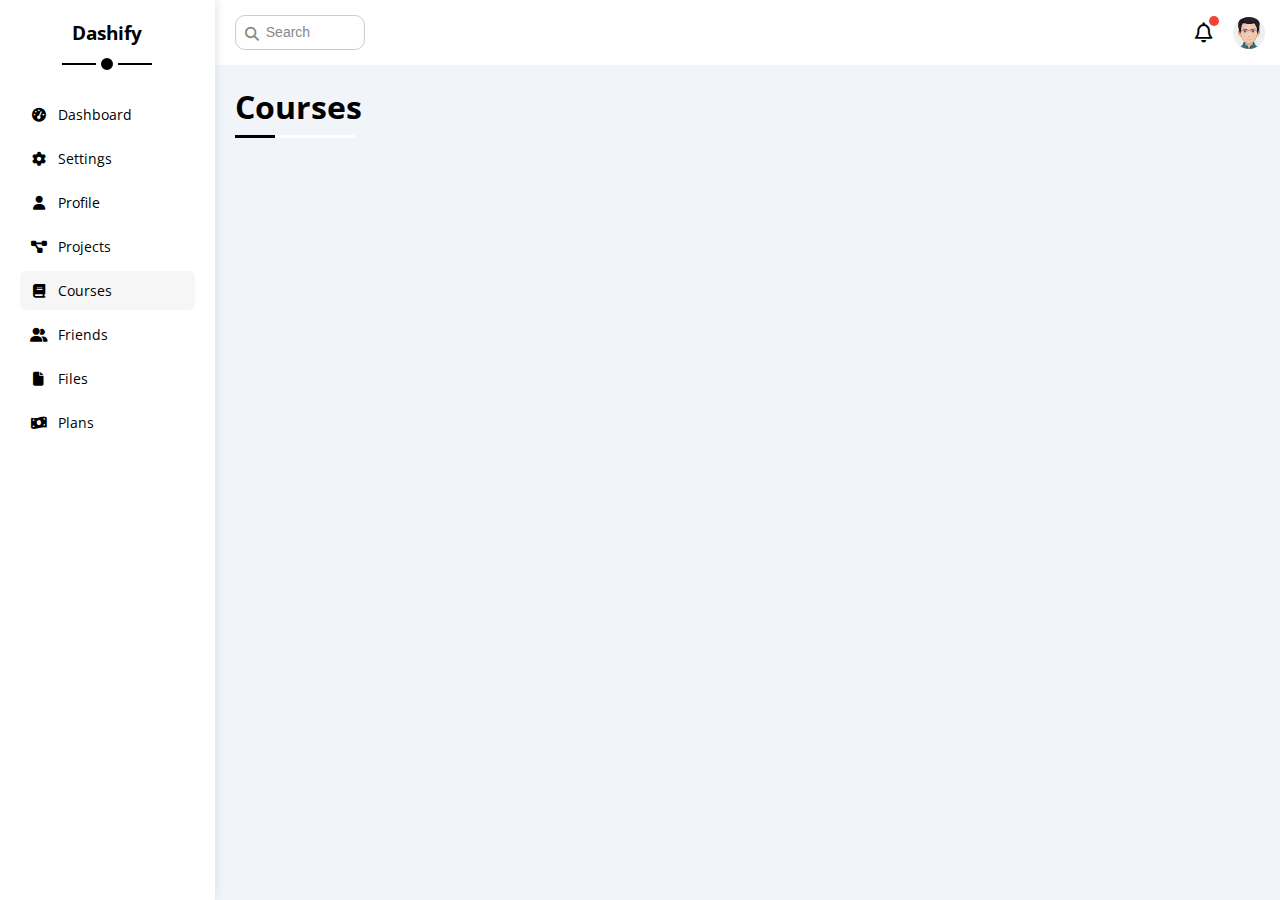
==== courses.html @ de9bd852 "Add courses page with sidebar navigation and header template" ====
<!DOCTYPE html>
<html lang="en">

<head>
    <meta charset="UTF-8">
    <meta name="viewport" content="width=device-width, initial-scale=1.0">
    <title>Courses</title>
    <link rel="stylesheet" href="./css/all.min.css">
    <link rel="stylesheet" href="./css/framework.css">
    <link rel="stylesheet" href="./css/style.css">
    <link rel="preconnect" href="https://fonts.googleapis.com">
    <link rel="preconnect" href="https://fonts.gstatic.com" crossorigin>
    <link href="https://fonts.googleapis.com/css2?family=Open+Sans:wght@300;400;500;600;700;800&display=swap"
        rel="stylesheet">
</head>

<body>
    <div class="page d-flex">
        <div class="sidebar bg-white p-20 p-relative">
            <h3 class="p-relative text-center mt-0">Dashify</h3>
            <ul>
                <li>
                    <a href="./index.html" class="d-flex align-items-center font-14 p-10 rad-6 color-black">
                        <i class="fas fa-tachometer-alt fa-fw"></i>
                        <span>Dashboard</span>
                    </a>
                </li>
                <li>
                    <a href="./settings.html" class="d-flex align-items-center font-14 p-10 rad-6 color-black">
                        <i class="fas fa-cog fa-fw"></i>
                        <span>Settings</span>
                    </a>
                </li>
                <li>
                    <a href="./profile.html" class="d-flex align-items-center font-14 p-10 rad-6 color-black">
                        <i class="fas fa-user fa-fw"></i>
                        <span>Profile</span>
                    </a>
                </li>
                <li>
                    <a href="./projects.html" class="d-flex align-items-center font-14 p-10 rad-6 color-black">
                        <i class="fas fa-project-diagram fa-fw"></i>
                        <span>Projects</span>
                    </a>
                </li>
                <li>
                    <a href="./courses.html" class="active d-flex align-items-center font-14 p-10 rad-6 color-black">
                        <i class="fas fa-book fa-fw"></i>
                        <span>Courses</span>
                    </a>
                </li>
                <li>
                    <a href="./friends.html" class="d-flex align-items-center font-14 p-10 rad-6 color-black">
                        <i class="fas fa-user-friends fa-fw"></i>
                        <span>Friends</span>
                    </a>
                </li>
                <li>
                    <a href="./files.html" class="d-flex align-items-center font-14 p-10 rad-6 color-black">
                        <i class="fas fa-file fa-fw"></i>
                        <span>Files</span>
                    </a>
                </li>
                <li>
                    <a href="./plans.html" class="d-flex align-items-center font-14 p-10 rad-6 color-black">
                        <i class="fas fa-money-bill-wave fa-fw"></i>
                        <span>Plans</span>
                    </a>
                </li>
            </ul>
        </div>
        <div class="content w-full">
            <!-- Start Header -->
            <div class="header bg-white p-15 between-flex">
                <div class="search p-relative">
                    <input class="p-10 rad-10" type="search" placeholder="Search">
                </div>
                <div class="user d-flex align-items-center">
                    <span class="notification p-relative">
                        <i class="fa-regular fa-bell fa-lg p-relative"></i>
                    </span>
                    <div class="user-info d-flex align-items-center">
                        <div class="user-img">
                            <img src="./images/user.png" alt="User">
                        </div>
                    </div>
                </div>
            </div>
            <!-- End Header -->
            <h1 class="p-relative">Courses</h1>
            <div class="courses-page d-grid gap-20 m-20">
                <!-- Courses will be added here -->
            </div>
        </div>
    </div>
</body>

</html>
---- css/framework.css ----
:root {
    --blue-color: #0075ff;
    --blue-alt-color: #0d69d5;
    --orange-color: #f59e0b;
    --green-color: #22c55e;
    --red-color: #f44336;
    --grey-color: #888;
}

/* Padding and Margin */

.p-0 {
    padding: 0;
}

.pt-0 {
    padding-top: 0;
}

.pr-0 {
    padding-right: 0;
}

.pb-0 {
    padding-bottom: 0;
}

.pl-0 {
    padding-left: 0;
}

.p-10 {
    padding: 10px;
}

.pt-10 {
    padding-top: 10px;
}

.pr-10 {
    padding-right: 10px;
}

.pb-10 {
    padding-bottom: 10px;
}

.pl-10 {
    padding-left: 10px;
}

.p-15 {
    padding: 15px;
}

.pt-15 {
    padding-top: 15px;
}

.pr-15 {
    padding-right: 15px;
}

.pb-15 {
    padding-bottom: 15px;
}

.pl-15 {
    padding-left: 15px;
}

.p-20 {
    padding: 20px;
}

.pt-20 {
    padding-top: 20px;
}

.pr-20 {
    padding-right: 20px;
}

.pb-20 {
    padding-bottom: 20px;
}

.pl-20 {
    padding-left: 20px;
}

.m-0 {
    margin: 0;
}

.mt-0 {
    margin-top: 0;
}

.mr-0 {
    margin-right: 0;
}

.mb-0 {
    margin-bottom: 0;
}

.ml-0 {
    margin-left: 0;
}

.m-5 {
    margin: 5px;
}

.mt-5 {
    margin-top: 5px;
}

.mr-5 {
    margin-right: 5px;
}

.mb-5 {
    margin-bottom: 5px;
}

.m-10 {
    margin: 10px;
}

.mt-10 {
    margin-top: 10px;
}

.mr-10 {
    margin-right: 10px;
}

.mb-10 {
    margin-bottom: 10px;
}

.ml-10 {
    margin-left: 10px;
}

.m-15 {
    margin: 15px;
}

.mt-15 {
    margin-top: 15px;
}

.mr-15 {
    margin-right: 15px;
}

.mb-15 {
    margin-bottom: 15px;
}

.ml-15 {
    margin-left: 15px;
}

.m-20 {
    margin: 20px;
}

.mt-20 {
    margin-top: 20px;
}

.mr-20 {
    margin-right: 20px;
}

.mb-20 {
    margin-bottom: 20px;
}

.ml-20 {
    margin-left: 20px;
}

/* Text Align */

.text-center {
    text-align: center;
}

@media (max-width: 767px) {
    .text-center-mobile {
        text-align: center;
    }
}

.text-left {
    text-align: left;
}

.text-right {
    text-align: right;
}

/* background color */

.bg-white {
    background-color: #fff;
}

/* Position */

.p-relative {
    position: relative;
}

/* Display */
.d-flex {
    display: flex;
}

.d-grid {
    display: grid;
}


.d-block {
    display: block;
}

@media (max-width: 767px) {
    .d-block-mobile {
        display: block;
    }

    .d-none-mobile {
        display: none;
    }
}

.d-inline {
    display: inline;
}

.d-inline-block {
    display: inline-block;
}

/* Flex Direction */

.flex-row {
    flex-direction: row;
}

.flex-column {
    flex-direction: column;
}

/* Flex Wrap */

.flex-wrap {
    flex-wrap: wrap;
}

/* Flex Justify Content */

.justify-content-start {
    justify-content: flex-start;
}

.justify-content-end {
    justify-content: flex-end;
}

.justify-content-center {
    justify-content: center;
}

.justify-content-between {
    justify-content: space-between;
}

.justify-content-around {
    justify-content: space-around;
}

/* Flex Align Items */

.align-items-start {
    align-items: flex-start;
}

.align-items-end {
    align-items: flex-end;
}

.align-items-center {
    align-items: center;
}

.align-items-baseline {
    align-items: baseline;
}

.align-items-stretch {
    align-items: stretch;
}

/* Flex Align Content */

.align-content-start {
    align-content: flex-start;
}

.align-content-end {
    align-content: flex-end;
}

.align-content-center {
    align-content: center;
}

.align-content-between {
    align-content: space-between;
}

.align-content-around {
    align-content: space-around;
}

.align-content-stretch {
    align-content: stretch;
}

/* Flex Align Self */

.align-self-auto {
    align-self: auto;
}

.align-self-start {
    align-self: flex-start;
}

.align-self-end {
    align-self: flex-end;
}

.align-self-center {
    align-self: center;
}

.align-self-baseline {
    align-self: baseline;
}

.align-self-stretch {
    align-self: stretch;
}

/* Flex Grow */

.flex-grow-0 {
    flex-grow: 0;
}

.flex-grow-1 {
    flex-grow: 1;
}

/* Flex Shrink */

.flex-shrink-0 {
    flex-shrink: 0;
}

.flex-shrink-1 {
    flex-shrink: 1;
}

/* Flex Basis */

.flex-basis-auto {
    flex-basis: auto;
}

/* Flex */

.flex-1 {
    flex: 1;
}

/* Grid Gaps */

.gap-10 {
    gap: 10px;
}

.gap-20 {
    gap: 20px;
}

.gap-25 {
    gap: 25px;
}

.gap-30 {
    gap: 30px;
}

/* Font Size */

.font-10 {
    font-size: 10px;
}

.font-12 {
    font-size: 12px;
}

.font-13 {
    font-size: 13px;
}

.font-14 {
    font-size: 14px;
}

.font-15 {
    font-size: 15px;
}

.font-16 {
    font-size: 16px;
}

.font-18 {
    font-size: 18px;
}

.font-20 {
    font-size: 20px;
}

.font-24 {
    font-size: 24px;
}

.font-30 {
    font-size: 30px;
}

/* Font Weight */

.font-weight-normal {
    font-weight: normal;
}

.font-weight-bold {
    font-weight: bold;
}

/* Border */

.border-none {
    border: none;
}   

.border {
    border: 1px solid #ccc;
}

.border-top {
    border-top: 1px solid #ccc;
}

.border-right {
    border-right: 1px solid #ccc;
}

.border-bottom {
    border-bottom: 1px solid #ccc;
}

.border-left {
    border-left: 1px solid #ccc;
}

/* Border Radius */

.rad-6 {
    border-radius: 6px;
}

.rad-10 {
    border-radius: 10px;
}

.rad-half {
    border-radius: 50%;
}

/* Colors */

.color-black {
    color: #000;
}

.color-white {
    color: #fff;
}

.color-grey {
    color: var(--grey-color);
}

.color-blue {
    color: var(--blue-color);
}

.color-blue-alt {
    color: var(--blue-alt-color);
}

.color-orange {
    color: var(--orange-color);
}

.color-green {
    color: var(--green-color);
}

.bg-eee {
    background-color: #eee;
}

.bg-blue {
    background-color: var(--blue-color);
}

.bg-blue-alt {
    background-color: var(--blue-alt-color);
}

.bg-orange {
    background-color: var(--orange-color);
}

.bg-green {
    background-color: var(--green-color);
}

.bg-red {
    background-color: var(--red-color);
}

/* Width & Height */

.w-50 {
    width: 50px;
}

.w-100 {
    width: 100px;
}

.w-full {
    width: 100%;
}

.w-fit {
    width: fit-content;
}

.max-w-full {
    max-width: 100%;
}

.h-full {
    height: 100%;
}
---- css/style.css ----
:root {
    --blue-color: #0075ff;
    --blue-alt-color: #0d69d5;
    --orange-color: #f59e0b;
    --green-color: #22c55e;
    --red-color: #f44336;
    --grey-color: #888;
}

/* Start Scrollbar */
::-webkit-scrollbar {
    width: 10px;
}

::-webkit-scrollbar-thumb {
    background-color: var(--blue-color);
    border-radius: 10px;
}

::-webkit-scrollbar-track {
    background-color: white;
}

* {
    -webkit-box-sizing: border-box;
    -moz-box-sizing: border-box;
    box-sizing: border-box;
}

/* End Scrollbar */

*:focus {
    outline: none;
}

body {
    font-family: 'Open Sans', sans-serif;
    margin: 0;
    padding: 0;
}

a {
    text-decoration: none;
}

ul {
    list-style: none;
    margin: 0;
    padding: 0;
}

.page {
    min-height: 100vh;
    background-color: #f1f5f9;
}

.page h1 {
    font-size: 32px;
    margin: 20px 20px 40px;
}

.page h1::before,
.page h1::after {
    content: '';
    position: absolute;
    bottom: -10px;
    left: 0;
    height: 3px;
}

.page h1::before {
    width: 120px;
    background-color: white;
}

.page h1::after {
    width: 40px;
    background-color: black;
}

/* Start Sidebar */
.sidebar {
    width: 250px;
    box-shadow: 0 0 10px #ddd;
}

@media (max-width: 767px) {
    .sidebar {
        width: 58px;
        padding: 10px;
    }
}

.sidebar>h3 {
    margin-bottom: 50px;
}

@media (max-width: 767px) {
    .sidebar>h3 {
        font-size: 11px;
        margin-bottom: 15px;
    }
}

.sidebar>h3::before {
    content: '';
    position: absolute;
    width: 90px;
    height: 2px;
    background-color: #000;
    bottom: -20px;
    left: 50%;
    transform: translateX(-50%);
}

.sidebar>h3::after {
    content: '';
    position: absolute;
    width: 12px;
    height: 12px;
    background-color: #000;
    border: 5px solid #fff;
    border-radius: 50%;
    bottom: -30px;
    left: 50%;
    transform: translateX(-50%);
}

@media (max-width: 767px) {
    .sidebar>h3::before {
        display: none;
    }

    .sidebar>h3::after {
        display: none;
    }

}

.sidebar ul li a {
    transition: 0.3s;
    margin-bottom: 5px;
}

.sidebar ul li a:hover,
.sidebar ul li a.active {
    background-color: #f6f6f6;
}

.sidebar ul li span {
    margin-left: 10px;
}

@media (max-width: 767px) {
    .sidebar ul li span {
        display: none;
    }
}

/* End Sidebar */

/* Start Content */
.content {
    overflow: hidden;
}

.header .search::before {
    font-family: var(--fa-style-family-classic);
    content: "\f002";
    font-weight: 900;
    position: absolute;
    left: 15px;
    top: 50%;
    transform: translateY(-50%);
    font-size: 14px;
    color: var(--grey-color);
}

.header .search input {
    border: 1px solid #ccc;
    border-radius: 10px;
    margin-left: 5px;
    padding-left: 30px;
    width: 130px;
    transition: width 0.3s;
    height: 35px;
    line-height: 35px;
}

.header .search input::placeholder {
    color: var(--grey-color);
    font-size: 14px;
}

.header .search input:focus {
    width: 200px;
}

.header .search input:focus::placeholder {
    color: transparent;
}

.header .user .notification::before {
    content: '';
    position: absolute;
    top: -6px;
    right: -6px;
    width: 10px;
    height: 10px;
    background-color: var(--red-color);
    border-radius: 50%;
}

.header .user-info .user-img {
    width: 32px;
    height: 32px;
    margin-left: 20px;
}

.header .user-info .user-img img {
    width: 100%;
    border-radius: 50%;
}

.wrapper {
    grid-template-columns: repeat(auto-fill, minmax(400px, 1fr));
    margin-left: 20px;
    margin-right: 20px;
    margin-bottom: 20px;
}

@media (max-width: 767px) {
    .wrapper {
        grid-template-columns: minmax(250px, 1fr);
    }
}

.welcome {
    overflow: hidden;
}

.welcome>img {
    width: 64px;
    height: 64px;
    border-radius: 50%;
    border: 3px solid #fff;
    box-shadow: 0 0 5px #ddd;
    margin-top: -32px;
    margin-left: 20px;
}

.welcome .intro p {
    margin-bottom: 40px;
}

.welcome .intro img {
    height: 90px;
    margin-top: 10px;
}

.welcome .body {
    border-top: 1px solid #eee;
    border-bottom: 1px solid #eee;
}

.welcome .body>div {
    flex: 1;
}

@media (max-width: 767px) {
    .welcome .body>div {
        margin-bottom: 20px;
    }
}

.welcome .profile-btn {
    margin: 0 20px 15px auto;
    transition: 0.3s;
}

.welcome .profile-btn:hover {
    background-color: var(--blue-alt-color);
}

/* Start Quick Draft Widget */

.quick-draft .body textarea {
    height: 135px;
    resize: none;
}

.quick-draft .body .save {
    margin-left: auto;
    transition: 0.3s;
}

.quick-draft .body .save:hover {
    background-color: var(--blue-alt-color);
}

/* End Quick Draft Widget */

/* Start Yearly Targets Widget  */
.yearly-targets .target .target-icon {
    width: 80px;
    height: 80px;
}

.yearly-targets .target-info .progress,
.yearly-targets .target-info .progress .progress-bar {
    height: 4px;
}

.yearly-targets .target-icon.projects,
.yearly-targets .projects+.target-info .progress {
    background-color: rgb(0 117 255 / 20%);
}

.yearly-targets .target-icon.income,
.yearly-targets .income+.target-info .progress {
    background-color: rgb(245 158 11 / 20%);
}

.yearly-targets .target-icon.courses,
.yearly-targets .courses+.target-info .progress {
    background-color: rgb(34 197 94 / 20%);
}

.yearly-targets .target-info .progress-bar span {
    position: absolute;
    bottom: -32px;
    right: -17px;
    color: white;
    padding: 2px 5px;
    border-radius: 6px;
    font-size: 12px;
}

.yearly-targets .target-info .progress-bar span::after {
    content: "";
    border-color: transparent;
    border-width: 5px;
    border-style: solid;
    position: absolute;
    top: -9px;
    left: 50%;
    transform: translateX(-50%);
}

.yearly-targets .target-info .progress-bar.bg-blue span::after {
    border-bottom-color: var(--blue-color);
}

.yearly-targets .target-info .progress-bar.bg-orange span::after {
    border-bottom-color: var(--orange-color);
}

.yearly-targets .target-info .progress-bar.bg-green span::after {
    border-bottom-color: var(--green-color);
}


/* End Yearly Targets Widget  */

/* Start Tickets Widget  */
.tickets .ticket {
    border: 1px solid #ccc;
    border-radius: 6px;
    padding: 20px;
    width: calc(50% - 10px);
}

@media (max-width: 767px) {
    .tickets .ticket {
        width: 100%;
    }
}

/* End Tickets Widget  */

/* Start Latest News Widget  */
.latest-news .news:not(:last-of-type) {
    padding-bottom: 20px;
    border-bottom: 1px solid #eee;
}

@media (max-width: 767px) {

    .latest-news .news img {
        margin: 0;
    }

    .latest-news .news .time {
        width: fit-content;
        margin: 10px auto;
    }
}

/* End Latest News Widget  */

/* Start Latest Tasks Widget  */
.latest-tasks .task:not(:last-of-type) {
    padding-bottom: 15px;
    border-bottom: 1px solid #eee;
}

.latest-tasks .task:first-of-type .task-info {
    text-decoration: line-through;
    opacity: 0.3;
}

.latest-tasks .done {
    opacity: 0.3;
}

.latest-tasks .task i {
    cursor: pointer;
    transition: 0.3s;
}

.latest-tasks .task:hover i {
    color: var(--red-color);
}

/* End Latest Tasks Widget  */
/* Start Latest Uploads */
.latest-uploads .upload:not(:last-of-type) {
    border-bottom: 1px solid #ccc;
}

/* End Latest Uploads */

/* Start Project Progress Widget */
.project-progress img {
    position: absolute;
    max-width: 150px;
    right: 15px;
    bottom: 10px;
    opacity: 0.1;
}

@media (max-width: 767px) {
    .project-progress img {
        display: none;
    }
}

.project-progress .progress-container::before {
    content: "";
    position: absolute;
    left: 11px;
    width: 2px;
    height: 100%;
    background-color: var(--blue-color);
}

.project-progress .progress-container li::before {
    content: "";
    width: 20px;
    height: 20px;
    display: block;
    border-radius: 50%;
    background-color: white;
    border: 2px solid white;
    outline: 2px solid var(--blue-color);
    margin-right: 15px;
    z-index: 1;
}

.project-progress .progress-container .done::before {
    background-color: var(--blue-color);
}

.project-progress .progress-container .current::before {
    animation: pulse 1s infinite alternate;
}

/* End Project Progress Widget */

/* Start Reminders Widget */
.reminders .reminder .key {
    width: 15px;
    height: 15px;
}

.reminders .reminder .key.bg-blue+.reminder-info {
    border-left: 2px solid var(--blue-color);
}

.reminders .reminder .key.bg-green+.reminder-info {
    border-left: 2px solid var(--green-color);
}

.reminders .reminder .key.bg-orange+.reminder-info {
    border-left: 2px solid var(--orange-color);
}

.reminders .reminder .key.bg-red+.reminder-info {
    border-left: 2px solid var(--red-color);
}

/* End Reminders Widget */

/* Start Latest Post Widget */

.latest-post .post-content {
    line-height: 1.8;
    border-top: 1px solid #ccc;
    border-bottom: 1px solid #ccc;
}

/* End Latest Post Widget */

/* Start Social Media Stats Widget */

.social-media-stats .stat-info {
    padding-left: 70px;
}

@media (max-width: 767px) {
    .social-media-stats .stat-info {
        flex-direction: column;
        text-align: center;
    }

    .social-media-stats .stat-info>p {
        margin-bottom: 10px;
    }
}

.social-media-stats .stat-info i {
    position: absolute;
    top: 0;
    left: 0;
    display: flex;
    justify-content: center;
    align-items: center;
    width: 56px;
    transition: 0.3s;
}

.social-media-stats .stat-info:hover i {
    transform: scale(1.1);
}

.social-media-stats .facebook>i,
.social-media-stats .facebook>a {
    background-color: #1877f2;
}

.social-media-stats .twitter>i,
.social-media-stats .twitter>a {
    background-color: #1da1f2;
}

.social-media-stats .instagram>i,
.social-media-stats .instagram>a {
    background: linear-gradient(45deg, #405de6, #5851db, #833ab4, #c13584, #e1306c, #fd1d1d);
}

.social-media-stats .linkedin>i,
.social-media-stats .linkedin>a {
    background-color: #0077b5;
}

.social-media-stats .facebook>p {
    color: #1877f2;
}

.social-media-stats .twitter>p {
    color: #1da1f2;
}

.social-media-stats .instagram>p {
    color: #405de6;
}

.social-media-stats .linkedin>p {
    color: #0077b5;
}

.social-media-stats .facebook {
    background-color: rgba(24, 118, 242, 0.2);
}

.social-media-stats .twitter {
    background-color: rgba(29, 160, 242, 0.2);
}

.social-media-stats .instagram {
    background-color: rgba(253, 29, 29, 0.2);
}

.social-media-stats .linkedin {
    background-color: rgba(0, 118, 181, 0.2);
}

/* End Social Media Stats Widget */

/* Start Projects table */

.projects-table {
    overflow-x: auto;
}

.projects-table table {
    min-width: 1000px;
    border-spacing: 0;
}

.projects-table thead td {
    background-color: #eee;
    font-weight: bold;
}

.projects-table td {
    padding: 15px;
    text-align: center;
}

.projects-table tbody tr:hover td {
    background-color: #faf7f7;
}

.projects-table tbody td {
    border-bottom: 1px solid #eee;
    border-left: 1px solid #eee;
    transition: 0.3s;
}

.projects-table tbody td:last-child {
    border-right: 1px solid #eee;
}

.projects-table tbody img {
    width: 35px;
    height: 35px;
    border-radius: 50%;
    padding: 2px;
    background: #fff;
    margin-left: -20px;
}

/* End Projects table */

/* Start Site Control */
.site-control .close-message {
    resize: none;
    min-height: 150px;
    border: 1px solid #ccc;
}

@media (max-width: 767px) {
    .site-control>div {
        flex-direction: column;
        align-items: flex-start;
    }
}

/* End Site Control */

/* Start General Info */
.general-info .email {
    display: inline-flex;
    width: calc(100% - 80px);
}

.general-info :disabled {
    cursor: no-drop;
    background-color: #f0f4f8;
    color: #bbb;
}

/* End General Info */

/* Start Security Info */

.security-info div:not(:last-of-type) {
    border-bottom: 1px solid #eee;
}

/* End Security Info */

/* Start Social Info */

.social-info i {
    width: 40px;
    height: 40px;
    border-radius: 6px 0 0 6px;
    background-color: #f6f6f6;
    border: 1px solid #ccc;
    border-right: none;
    transition: 0.3s;
}

.social-info input {
    border: 1px solid #ccc;
    border-radius: 0 6px 6px 0;
    padding-left: 10px;
    background-color: #f6f6f6;
}

.social-info div:focus-within i {
    color: #000;
}

/* End Social Info */

/* Start Widgets Control */
.widgets-control .control label {
    padding-left: 30px;
    cursor: pointer;
    position: relative;
}

.widgets-control .control label::before {
    content: '';
    position: absolute;
    width: 14px;
    height: 14px;
    border: 2px solid #ccc;
    border-radius: 3px;
    left: 0;
    top: 50%;
    transform: translateY(-50%);
}

.widgets-control .control label::after {
    content: '\f00c';
    font-family: var(--fa-style-family-classic);
    font-weight: 900;
    color: white;
    display: flex;
    justify-content: center;
    align-items: center;
    font-size: 12px;
    position: absolute;
    width: 18px;
    height: 18px;
    margin-top: -9px;
    border-radius: 3px;
    background-color: var(--blue-color);
    top: 50%;
    left: 0;
    transform: scale(0) rotate(0deg);
    opacity: 0;
    transition: 0.3s;
}

.widgets-control .control input[type="checkbox"] {
    -webkit-appearance: none;
    appearance: none;
    display: none;
}

.widgets-control .control input[type="checkbox"]:checked+label::after {
    opacity: 1;
    transform: scale(1) rotate(360deg);
}


/* End Widgets Control */

/* Start Backup Manager */

.backup-manager input {
    -webkit-appearance: none;
    -moz-appearance: none;
    appearance: none;
    display: none;
}

.backup-manager .control label {
    padding-left: 30px;
    cursor: pointer;
    position: relative;
}

.backup-manager .control label::before {
    content: '';
    position: absolute;
    width: 18px;
    height: 18px;
    border: 2px solid #ccc;
    border-radius: 50%;
    left: 0;
    top: 50%;
    transform: translateY(-50%);
}

.backup-manager .control label::after {
    content: '';
    position: absolute;
    width: 12px;
    height: 12px;
    border-radius: 50%;
    background-color: var(--blue-color);
    top: 5px;
    left: 5px;
    transform: scale(0);
    transition: 0.3s;
}

.backup-manager .control input:checked+label::before {
    border-color: var(--blue-color);
}

.backup-manager .control input:checked+label::after {
    transform: scale(1);
}

.backup-manager .servers {
    border-top: 1px solid #eee;
    padding-top: 20px;
}

@media (max-width: 767px) {
    .backup-manager .servers {
        flex-wrap: wrap;
    }
}

.backup-manager .servers .server {
    border: 2px solid #eee;
    position: relative;
}

.backup-manager .servers .server label {
    cursor: pointer;
}

.backup-manager .servers input[type="radio"]:checked+.server {
    border-color: var(--blue-color);
    color: var(--blue-color);
}

/* End Backup Manager */

/* Start Profile Overview */
@media (min-width: 768px) {
    .overview .profile-info {
        border-right: 1px solid #eee;
        flex-basis: 300px;
    }
}

.overview .profile-info img {
    width: 120px;
    height: 120px;
}

.overview .profile-info .level {
    background-color: #f6f6f6;
    width: 70%;
    height: 6px;
    margin: auto;
}

.overview .profile-info .level span {
    display: block;
    height: 100%;
    border-radius: 6px;
    background-color: var(--blue-color);
}

@media (max-width: 767px) {
    .overview>div {
        flex-direction: column;
    }
}

.overview .info-box .box:is(:not(:last-of-type)) {
    border-bottom: 1px solid #eee;
}

.overview .info-box h4 {
    font-weight: normal;
}

.overview .info-box .box>div {
    min-width: 250px;
    padding: 10px 0 0;
}

/* End Profile Overview */

/* Start Skills */

.other-data .skills {
    flex-grow: 1;
}

.skills ul li:not(:last-of-type) {
    margin-bottom: 20px;
    padding-bottom: 20px;
    border-bottom: 1px solid #eee;
}

.skills ul li span {
    font-size: 14px;
    margin-right: 5px;
    background-color: #eee;
    padding: 5px 10px;
    border-radius: 6px;
}

/* End Skills */

/* Start Activities */
.activities {
    flex-grow: 2;
}

.activities .activity:not(:last-of-type) {
    border-bottom: 1px solid #eee;
    padding-bottom: 20px;
    margin-bottom: 20px;
}

.activities .activity img {
    width: 64px;
    height: 64px;
    margin-right: 10px;
}

.activities .date>span {
    text-align: right;
}

@media (max-width: 767px) {
    .activities .activity {
        flex-direction: column;
        text-align: center;
    }

    .activities .activity img {
        margin-right: 0;
        margin-bottom: 15px;
    }

    .activities .date>span {
        margin-top: 10px;
        text-align: center;
    }
}

/* End Activities */


/* End Content */




/* Components */

.between-flex {
    display: flex;
    justify-content: space-between;
    align-items: center;
}

.center-flex {
    display: flex;
    justify-content: center;
    align-items: center;
}

.btn {
    padding: 4px 10px;
    border-radius: 6px;
}

.toggle-box {
    -webkit-appearance: none;
    appearance: none;
    display: none;
}

.toggle-switch {
    background-color: var(--blue-color);
    width: 58px;
    height: 22px;
    background-color: #ccc;
    border-radius: 20px;
    position: relative;
    cursor: pointer;
    transition: 0.3s;
}

.toggle-switch::before {
    font-family: var(--fa-style-family-classic);
    content: "\f00d";
    font-weight: 900;
    background-color: white;
    width: 16px;
    height: 16px;
    position: absolute;
    border-radius: 50%;
    top: 3px;
    left: 3px;
    display: flex;
    justify-content: center;
    align-items: center;
    color: #aaa;
    transition: 0.3s;
    font-size: 10px;
}

.toggle-box:checked+.toggle-switch {
    background-color: var(--blue-color);
}

.toggle-box:checked+.toggle-switch::before {
    content: "\f00c";
    color: var(--blue-color);
    left: 38px;
}

/* End Components */

/* Start Animation */
@keyframes pulse {
    from {
        background-color: var(--blue-color);
    }

    to {
        background-color: #fff;
    }
}

/* End Animation */

/* Start Projects Page */
.projects-page {
    grid-template-columns: repeat(auto-fill, minmax(500px, 1fr));
}

@media (max-width: 767px) {
    .projects-page {
        grid-template-columns: minmax(200px, 1fr);
        margin-left: 10px;
        margin-right: 10px;
        gap: 10px;
    }
}

.projects-page .project .date {
    position: absolute;
    right: 10px;
    top: 10px;
}

.projects-page .project .team {
    position: relative;
    min-height: 80px;
}

.projects-page .project .team a {
    position: absolute;
    left: 0;
    bottom: 0;
}

.projects-page .project .team a:nth-child(2) {
    left: 25px;
}

.projects-page .project .team a:nth-child(3) {
    left: 50px;
}

.projects-page .project .team img {
    width: 40px;
    height: 40px;
    border-radius: 50%;
    border: 2px solid white;
    transition: z-index 0s;
    position: relative;
    z-index: 1;
}

.projects-page .project .team img:hover {
    z-index: 100;
}

.projects-page .project .do {
    justify-content: flex-end;
    border-top: 1px solid #eee;
    gap: 5px;
}

@media (max-width: 767px) {
    .projects-page .project .do {
        flex-direction: column;
        align-items: flex-start;
    }
    
    .projects-page .project .do span {
        margin-bottom: 5px;
    }
}

.projects-page .project .do span {
    padding: 3px 8px;
}

.projects-page .project .info {
    border-top: 1px solid #eee;
}

.projects-page .project .prog {
    height: 8px;
    width: 260px;
    position: relative;
    border-radius: 6px;
}

@media (max-width: 767px) {
    .projects-page .project .prog {
        width: 150px;
    }
}

.projects-page .project .prog span {
    position: absolute;
    left: 0;
    top: 0;
    height: 100%;
    border-radius: 6px;
}
/* End Projects Page */
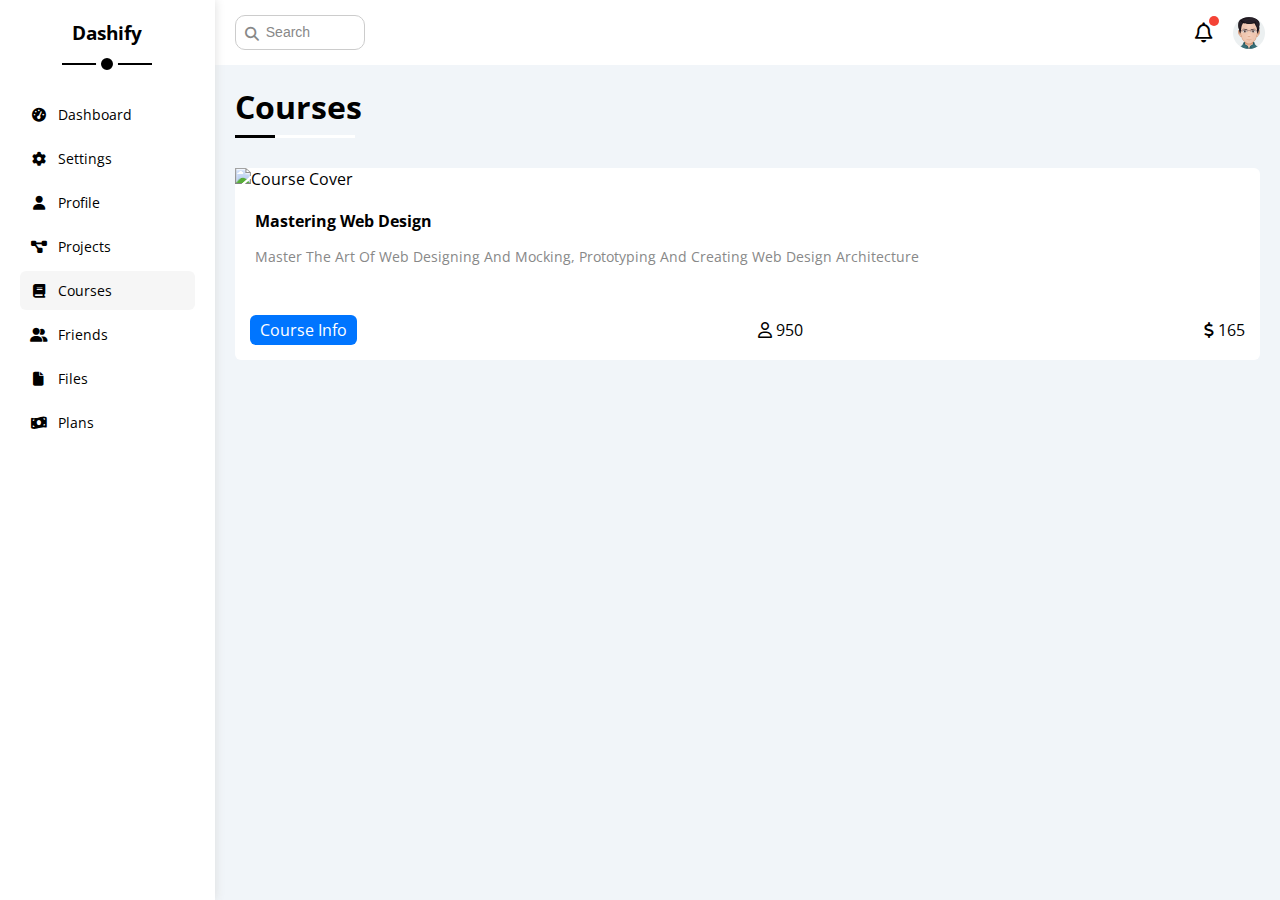
==== commit b539d7cb: "Add first course card template to courses page" ====
--- a/courses.html
+++ b/courses.html
@@ -89,7 +89,19 @@
             <!-- End Header -->
             <h1 class="p-relative">Courses</h1>
             <div class="courses-page d-grid gap-20 m-20">
-                <!-- Courses will be added here -->
+                <div class="course bg-white rad-6 p-relative">
+                    <img class="cover w-full" src="./images/course-01.jpg" alt="Course Cover">
+                    <div class="p-20">
+                        <h4 class="m-0">Mastering Web Design</h4>
+                        <p class="description color-grey mt-15 font-14">Master The Art Of Web Designing And Mocking, Prototyping And Creating Web Design Architecture</p>
+                    </div>
+                    <div class="info p-15 between-flex">
+                        <span class="title bg-blue color-white btn">Course Info</span>
+                        <span><i class="fa-regular fa-user"></i> 950</span>
+                        <span><i class="fa-solid fa-dollar-sign"></i> 165</span>
+                    </div>
+                </div>
+                <!-- Repeat this structure for other courses -->
             </div>
         </div>
     </div>
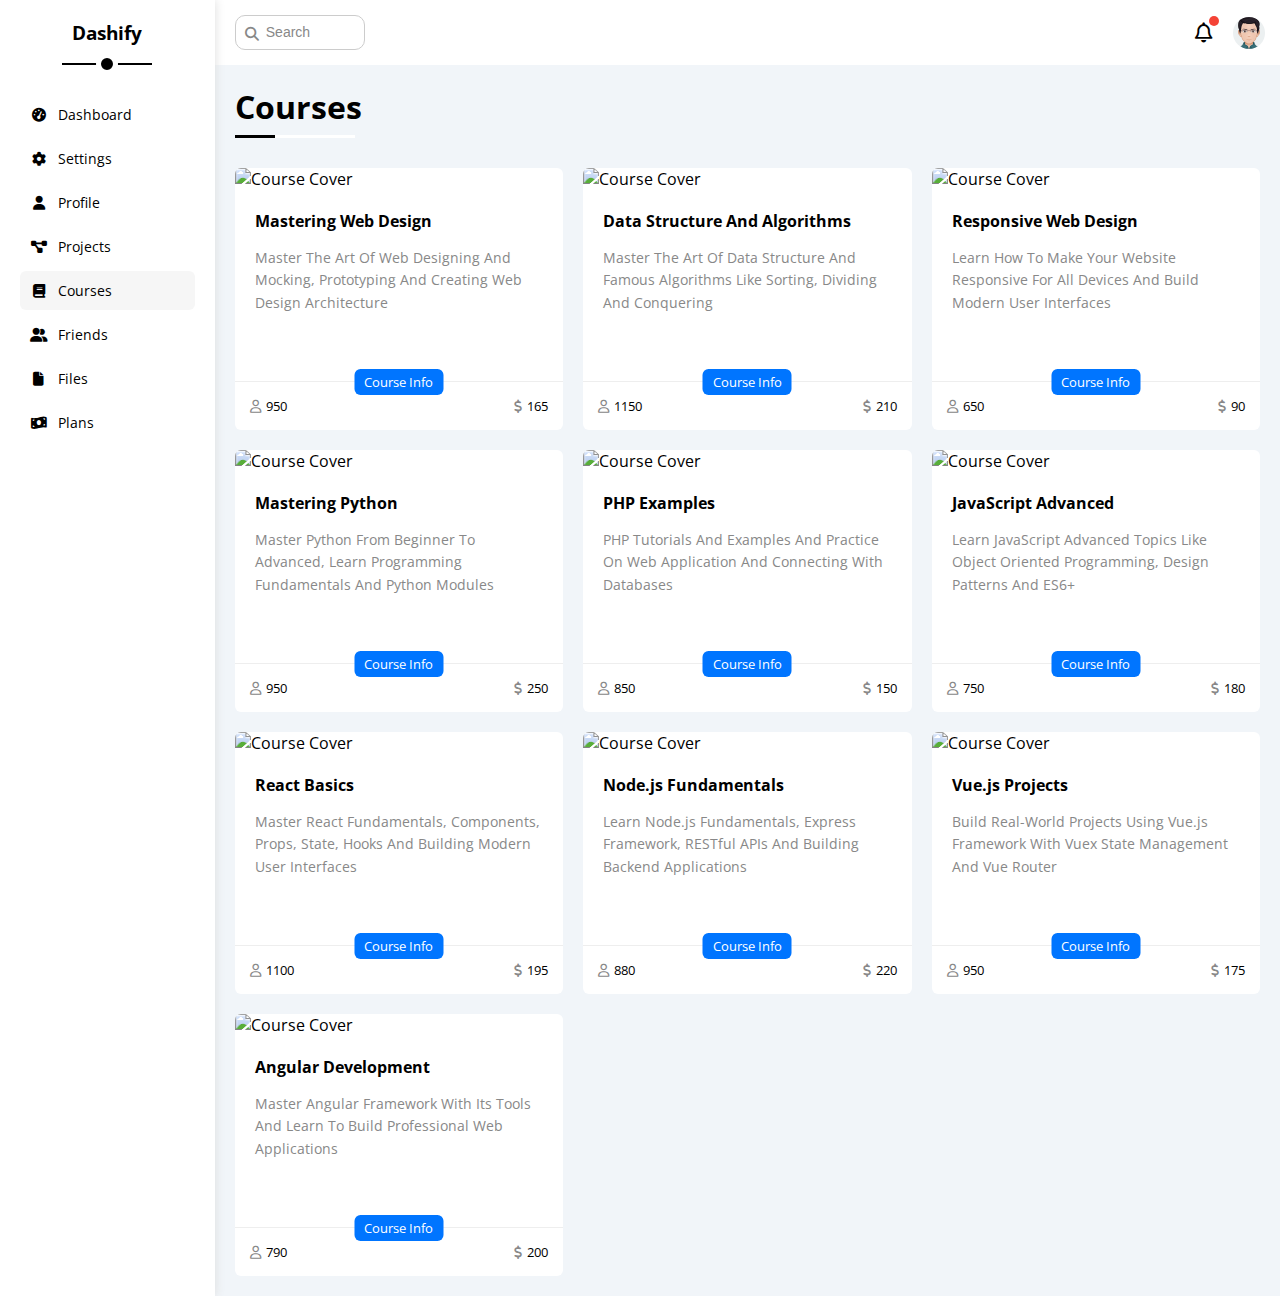
==== commit 37692a1c: "Add multiple course cards to expand course offerings on courses page" ====
--- a/courses.html
+++ b/courses.html
@@ -101,7 +101,114 @@
                         <span><i class="fa-solid fa-dollar-sign"></i> 165</span>
                     </div>
                 </div>
-                <!-- Repeat this structure for other courses -->
+                <div class="course bg-white rad-6 p-relative">
+                    <img class="cover w-full" src="./images/course-02.jpg" alt="Course Cover">
+                    <div class="p-20">
+                        <h4 class="m-0">Data Structure And Algorithms</h4>
+                        <p class="description color-grey mt-15 font-14">Master The Art Of Data Structure And Famous Algorithms Like Sorting, Dividing And Conquering</p>
+                    </div>
+                    <div class="info p-15 between-flex">
+                        <span class="title bg-blue color-white btn">Course Info</span>
+                        <span><i class="fa-regular fa-user"></i> 1150</span>
+                        <span><i class="fa-solid fa-dollar-sign"></i> 210</span>
+                    </div>
+                </div>
+                <div class="course bg-white rad-6 p-relative">
+                    <img class="cover w-full" src="./images/course-03.jpg" alt="Course Cover">
+                    <div class="p-20">
+                        <h4 class="m-0">Responsive Web Design</h4>
+                        <p class="description color-grey mt-15 font-14">Learn How To Make Your Website Responsive For All Devices And Build Modern User Interfaces</p>
+                    </div>
+                    <div class="info p-15 between-flex">
+                        <span class="title bg-blue color-white btn">Course Info</span>
+                        <span><i class="fa-regular fa-user"></i> 650</span>
+                        <span><i class="fa-solid fa-dollar-sign"></i> 90</span>
+                    </div>
+                </div>
+                <div class="course bg-white rad-6 p-relative">
+                    <img class="cover w-full" src="./images/course-04.jpg" alt="Course Cover">
+                    <div class="p-20">
+                        <h4 class="m-0">Mastering Python</h4>
+                        <p class="description color-grey mt-15 font-14">Master Python From Beginner To Advanced, Learn Programming Fundamentals And Python Modules</p>
+                    </div>
+                    <div class="info p-15 between-flex">
+                        <span class="title bg-blue color-white btn">Course Info</span>
+                        <span><i class="fa-regular fa-user"></i> 950</span>
+                        <span><i class="fa-solid fa-dollar-sign"></i> 250</span>
+                    </div>
+                </div>
+                <div class="course bg-white rad-6 p-relative">
+                    <img class="cover w-full" src="./images/course-05.jpg" alt="Course Cover">
+                    <div class="p-20">
+                        <h4 class="m-0">PHP Examples</h4>
+                        <p class="description color-grey mt-15 font-14">PHP Tutorials And Examples And Practice On Web Application And Connecting With Databases</p>
+                    </div>
+                    <div class="info p-15 between-flex">
+                        <span class="title bg-blue color-white btn">Course Info</span>
+                        <span><i class="fa-regular fa-user"></i> 850</span>
+                        <span><i class="fa-solid fa-dollar-sign"></i> 150</span>
+                    </div>
+                </div>
+                <div class="course bg-white rad-6 p-relative">
+                    <img class="cover w-full" src="./images/course-02.jpg" alt="Course Cover">
+                    <div class="p-20">
+                        <h4 class="m-0">JavaScript Advanced</h4>
+                        <p class="description color-grey mt-15 font-14">Learn JavaScript Advanced Topics Like Object Oriented Programming, Design Patterns And ES6+</p>
+                    </div>
+                    <div class="info p-15 between-flex">
+                        <span class="title bg-blue color-white btn">Course Info</span>
+                        <span><i class="fa-regular fa-user"></i> 750</span>
+                        <span><i class="fa-solid fa-dollar-sign"></i> 180</span>
+                    </div>
+                </div>
+                <div class="course bg-white rad-6 p-relative">
+                    <img class="cover w-full" src="./images/course-03.jpg" alt="Course Cover">
+                    <div class="p-20">
+                        <h4 class="m-0">React Basics</h4>
+                        <p class="description color-grey mt-15 font-14">Master React Fundamentals, Components, Props, State, Hooks And Building Modern User Interfaces</p>
+                    </div>
+                    <div class="info p-15 between-flex">
+                        <span class="title bg-blue color-white btn">Course Info</span>
+                        <span><i class="fa-regular fa-user"></i> 1100</span>
+                        <span><i class="fa-solid fa-dollar-sign"></i> 195</span>
+                    </div>
+                </div>
+                <div class="course bg-white rad-6 p-relative">
+                    <img class="cover w-full" src="./images/course-04.jpg" alt="Course Cover">
+                    <div class="p-20">
+                        <h4 class="m-0">Node.js Fundamentals</h4>
+                        <p class="description color-grey mt-15 font-14">Learn Node.js Fundamentals, Express Framework, RESTful APIs And Building Backend Applications</p>
+                    </div>
+                    <div class="info p-15 between-flex">
+                        <span class="title bg-blue color-white btn">Course Info</span>
+                        <span><i class="fa-regular fa-user"></i> 880</span>
+                        <span><i class="fa-solid fa-dollar-sign"></i> 220</span>
+                    </div>
+                </div>
+                <div class="course bg-white rad-6 p-relative">
+                    <img class="cover w-full" src="./images/course-05.jpg" alt="Course Cover">
+                    <div class="p-20">
+                        <h4 class="m-0">Vue.js Projects</h4>
+                        <p class="description color-grey mt-15 font-14">Build Real-World Projects Using Vue.js Framework With Vuex State Management And Vue Router</p>
+                    </div>
+                    <div class="info p-15 between-flex">
+                        <span class="title bg-blue color-white btn">Course Info</span>
+                        <span><i class="fa-regular fa-user"></i> 950</span>
+                        <span><i class="fa-solid fa-dollar-sign"></i> 175</span>
+                    </div>
+                </div>
+                <div class="course bg-white rad-6 p-relative">
+                    <img class="cover w-full" src="./images/course-01.jpg" alt="Course Cover">
+                    <div class="p-20">
+                        <h4 class="m-0">Angular Development</h4>
+                        <p class="description color-grey mt-15 font-14">Master Angular Framework With Its Tools And Learn To Build Professional Web Applications</p>
+                    </div>
+                    <div class="info p-15 between-flex">
+                        <span class="title bg-blue color-white btn">Course Info</span>
+                        <span><i class="fa-regular fa-user"></i> 790</span>
+                        <span><i class="fa-solid fa-dollar-sign"></i> 200</span>
+                    </div>
+                </div>
             </div>
         </div>
     </div>
--- a/css/style.css
+++ b/css/style.css
@@ -1130,4 +1130,74 @@
     height: 100%;
     border-radius: 6px;
 }
-/* End Projects Page */+/* End Projects Page */
+
+/* Start Courses Page */
+.courses-page {
+    grid-template-columns: repeat(auto-fill, minmax(300px, 1fr));
+}
+
+@media (max-width: 767px) {
+    .courses-page {
+        grid-template-columns: minmax(200px, 1fr);
+        margin-left: 10px;
+        margin-right: 10px;
+        gap: 10px;
+    }
+}
+
+.courses-page .course {
+    overflow: hidden;
+}
+
+.courses-page .course .cover {
+    max-width: 100%;
+}
+
+.courses-page .course .description {
+    line-height: 1.6;
+    min-height: 100px;
+}
+
+.courses-page .course .info {
+    border-top: 1px solid #eee;
+    font-size: 13px;
+    position: relative;
+}
+
+.courses-page .course .info .title {
+    position: absolute;
+    top: -13px;
+    left: 50%;
+    transform: translateX(-50%);
+    font-size: 13px;
+    padding: 4px 10px;
+}
+
+.courses-page .course .info span {
+    display: flex;
+    align-items: center;
+    gap: 5px;
+}
+
+.courses-page .course .info i {
+    color: var(--grey-color);
+}
+
+.courses-page .course h4 {
+    font-size: 16px;
+    margin-bottom: 10px;
+}
+
+@media (max-width: 767px) {
+    .courses-page .course .info {
+        flex-direction: column;
+        gap: 10px;
+        text-align: center;
+    }
+    
+    .courses-page .course .info span {
+        justify-content: center;
+    }
+}
+/* End Courses Page */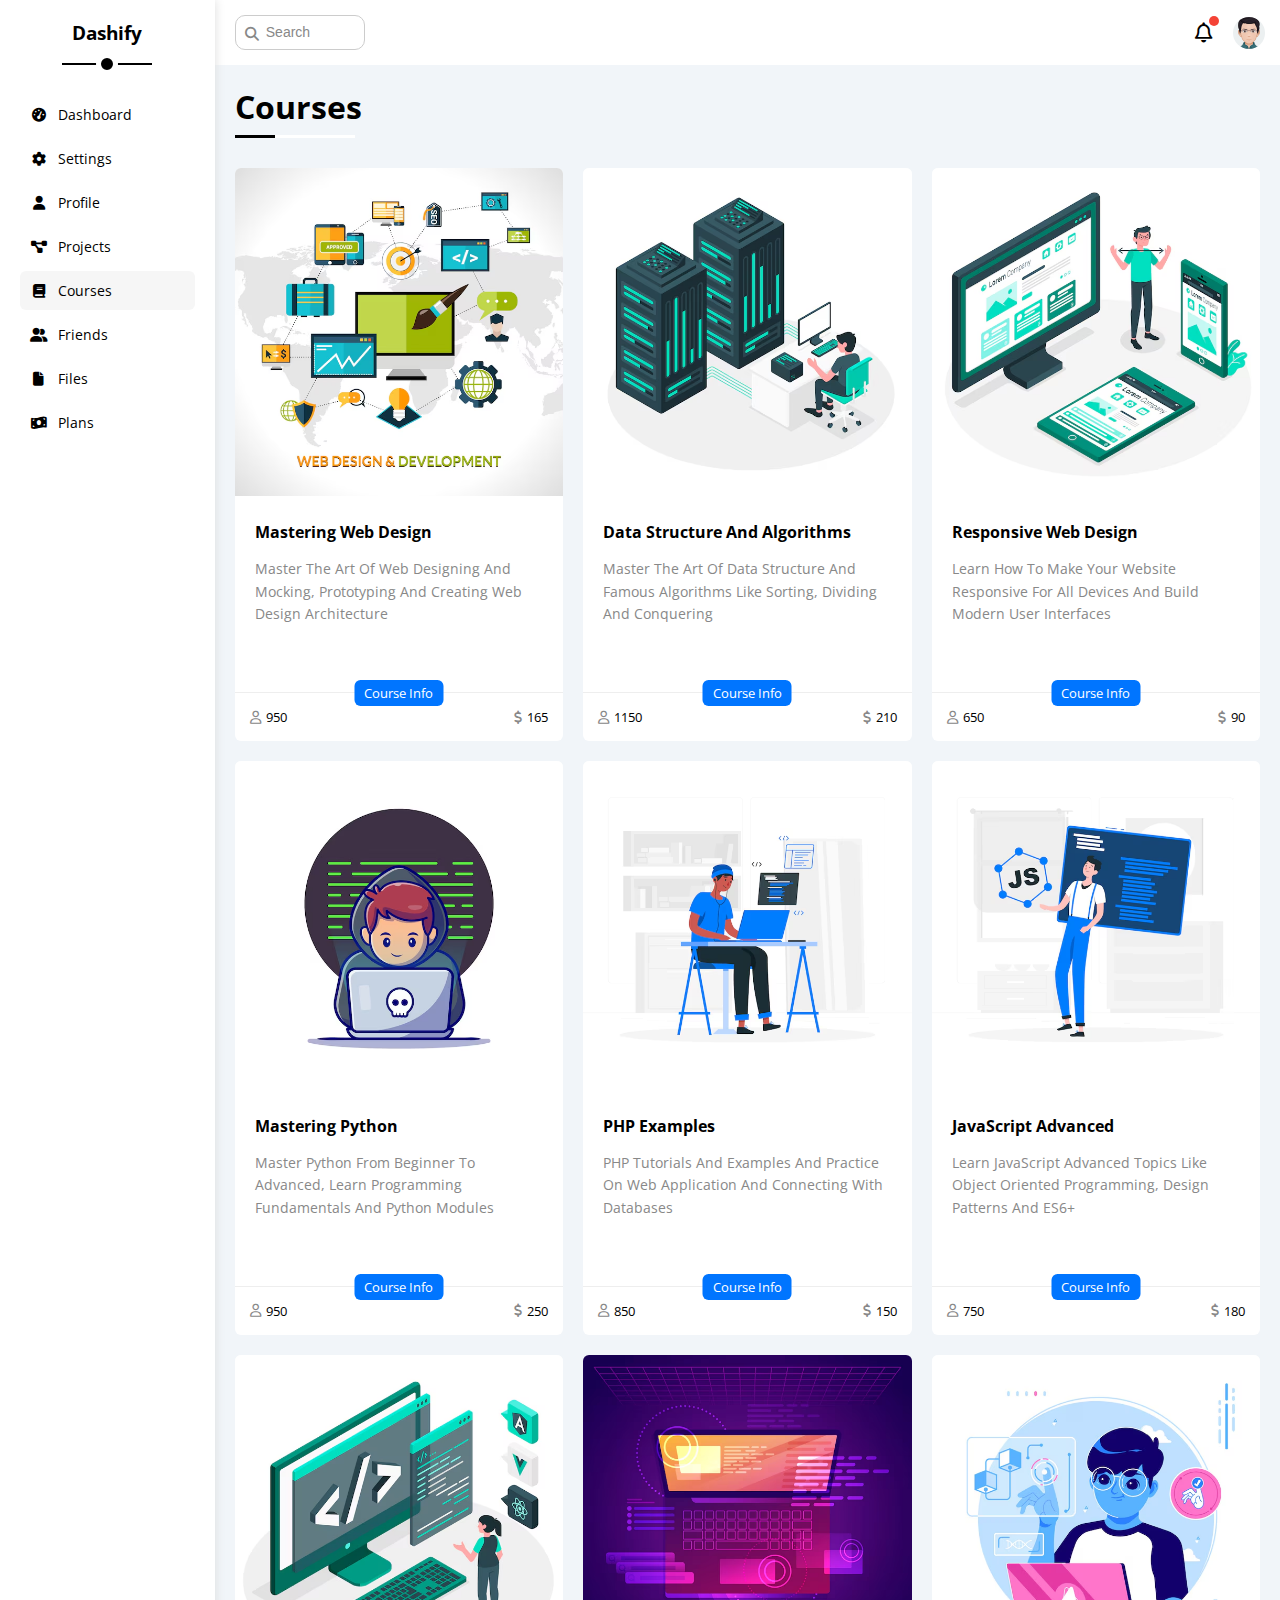
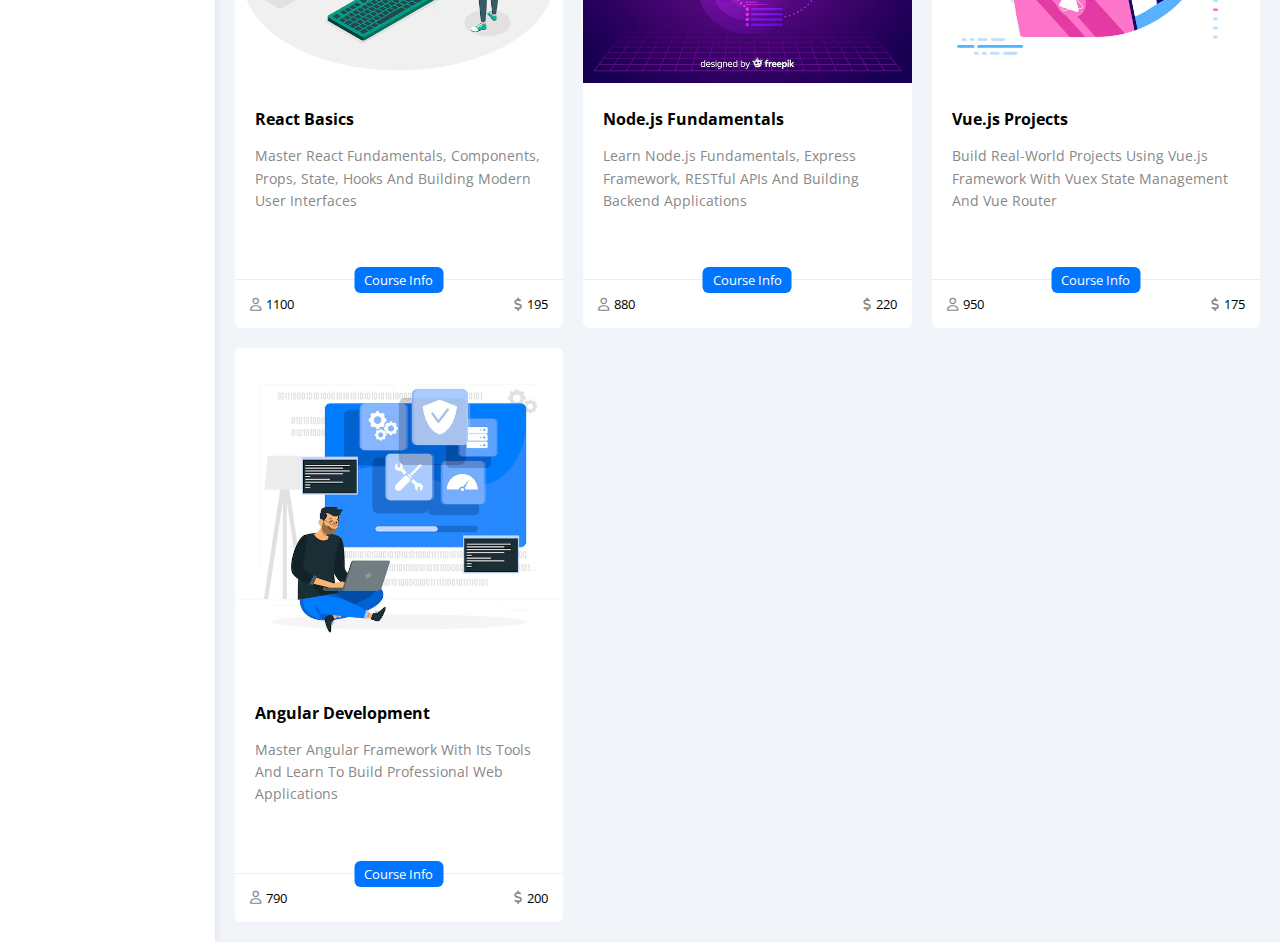
==== commit a27f1d49: "Update course images with new visual assets" ====
--- a/courses.html
+++ b/courses.html
@@ -150,7 +150,7 @@
                     </div>
                 </div>
                 <div class="course bg-white rad-6 p-relative">
-                    <img class="cover w-full" src="./images/course-02.jpg" alt="Course Cover">
+                    <img class="cover w-full" src="./images/course-06.jpg" alt="Course Cover">
                     <div class="p-20">
                         <h4 class="m-0">JavaScript Advanced</h4>
                         <p class="description color-grey mt-15 font-14">Learn JavaScript Advanced Topics Like Object Oriented Programming, Design Patterns And ES6+</p>
@@ -162,7 +162,7 @@
                     </div>
                 </div>
                 <div class="course bg-white rad-6 p-relative">
-                    <img class="cover w-full" src="./images/course-03.jpg" alt="Course Cover">
+                    <img class="cover w-full" src="./images/course-07.jpg" alt="Course Cover">
                     <div class="p-20">
                         <h4 class="m-0">React Basics</h4>
                         <p class="description color-grey mt-15 font-14">Master React Fundamentals, Components, Props, State, Hooks And Building Modern User Interfaces</p>
@@ -174,7 +174,7 @@
                     </div>
                 </div>
                 <div class="course bg-white rad-6 p-relative">
-                    <img class="cover w-full" src="./images/course-04.jpg" alt="Course Cover">
+                    <img class="cover w-full" src="./images/course-08.jpg" alt="Course Cover">
                     <div class="p-20">
                         <h4 class="m-0">Node.js Fundamentals</h4>
                         <p class="description color-grey mt-15 font-14">Learn Node.js Fundamentals, Express Framework, RESTful APIs And Building Backend Applications</p>
@@ -186,7 +186,7 @@
                     </div>
                 </div>
                 <div class="course bg-white rad-6 p-relative">
-                    <img class="cover w-full" src="./images/course-05.jpg" alt="Course Cover">
+                    <img class="cover w-full" src="./images/course-09.jpg" alt="Course Cover">
                     <div class="p-20">
                         <h4 class="m-0">Vue.js Projects</h4>
                         <p class="description color-grey mt-15 font-14">Build Real-World Projects Using Vue.js Framework With Vuex State Management And Vue Router</p>
@@ -198,7 +198,7 @@
                     </div>
                 </div>
                 <div class="course bg-white rad-6 p-relative">
-                    <img class="cover w-full" src="./images/course-01.jpg" alt="Course Cover">
+                    <img class="cover w-full" src="./images/course-10.jpg" alt="Course Cover">
                     <div class="p-20">
                         <h4 class="m-0">Angular Development</h4>
                         <p class="description color-grey mt-15 font-14">Master Angular Framework With Its Tools And Learn To Build Professional Web Applications</p>
